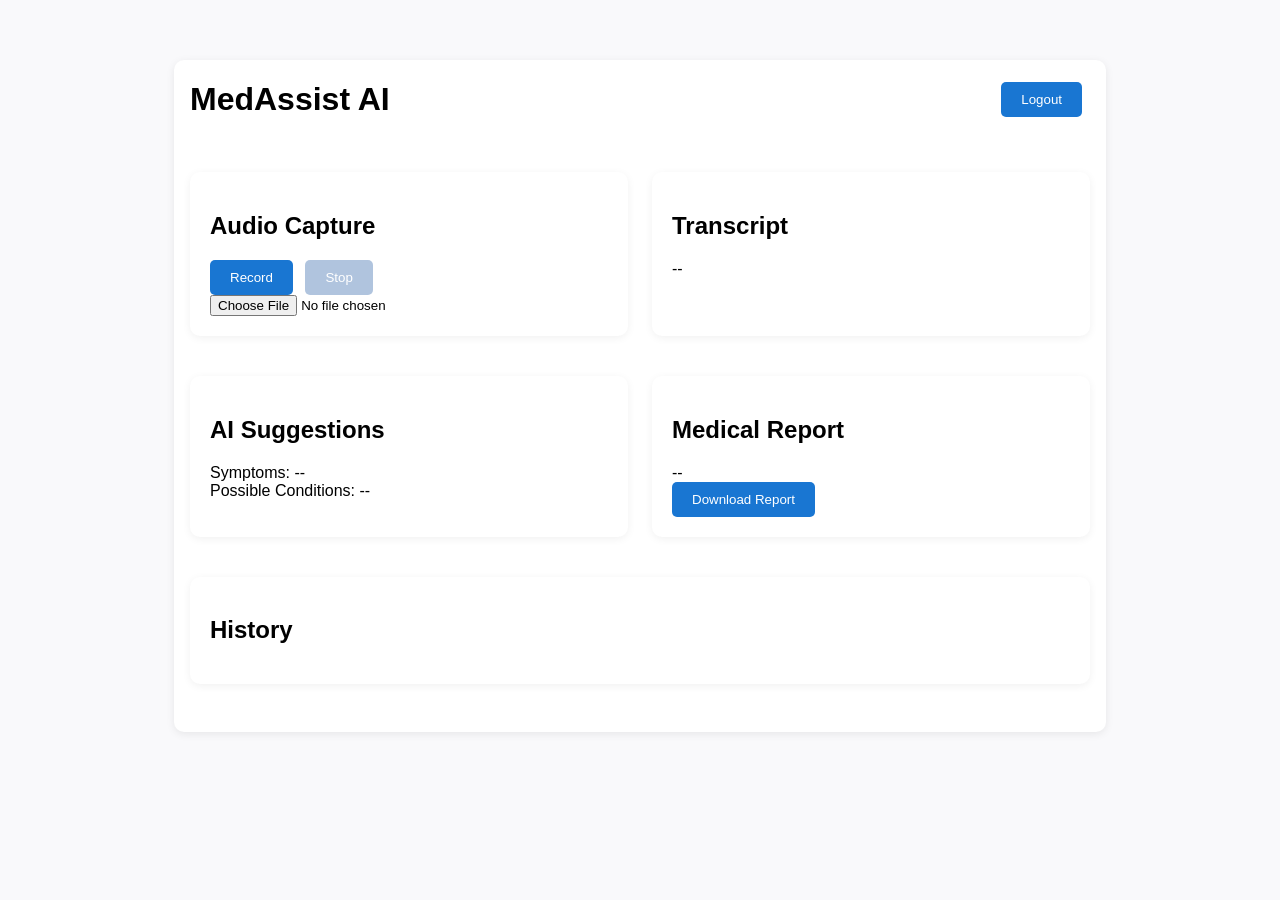
==== frontend/index.html @ 75cd7054 "initial commit" ====
<!DOCTYPE html>
<html lang="en">
<head>
    <meta charset="UTF-8">
    <meta name="viewport" content="width=device-width, initial-scale=1.0">
    <title>MedAssist AI - Dashboard</title>
    <link rel="stylesheet" href="styles.css">
</head>
<body>
    <div class="dashboard-container">
        <header>
            <h1>MedAssist AI</h1>
            <button id="logoutBtn">Logout</button>
        </header>
        <main>
            <section class="card audio-section">
                <h2>Audio Capture</h2>
                <button id="recordBtn">Record</button>
                <button id="stopBtn" disabled>Stop</button>
                <input type="file" id="audioUpload" accept="audio/*">
            </section>
            <section class="card transcript-section">
                <h2>Transcript</h2>
                <div id="transcriptText">--</div>
            </section>
            <section class="card ai-section">
                <h2>AI Suggestions</h2>
                <div id="aiSymptoms">Symptoms: --</div>
                <div id="aiDiagnosis">Possible Conditions: --</div>
            </section>
            <section class="card report-section">
                <h2>Medical Report</h2>
                <div id="reportText">--</div>
                <button id="downloadReportBtn">Download Report</button>
            </section>
            <section class="card history-section">
                <h2>History</h2>
                <ul id="historyList"></ul>
            </section>
        </main>
    </div>
    <script src="script.js"></script>
</body>
</html>
---- frontend/styles.css ----
/* styles.css - MedAssist AI */
body {
    background: #f9f9fb;
    font-family: 'Segoe UI', Arial, sans-serif;
    margin: 0;
    padding: 0;
}
.login-card, .dashboard-container {
    max-width: 400px;
    margin: 60px auto;
    background: #fff;
    border-radius: 10px;
    box-shadow: 0 2px 8px rgba(0,0,0,0.08);
    padding: 32px 24px;
}
.login-card h2 {
    margin-bottom: 24px;
    color: #1976d2;
}
input[type="email"], input[type="password"] {
    width: 100%;
    padding: 10px;
    margin-bottom: 16px;
    border: 1px solid #ddd;
    border-radius: 5px;
}
button {
    background: #1976d2;
    color: #fff;
    border: none;
    padding: 10px 20px;
    border-radius: 5px;
    cursor: pointer;
    margin-right: 8px;
}
button:disabled {
    background: #b0c4de;
    cursor: not-allowed;
}
.error {
    color: #d32f2f;
    margin-top: 10px;
}
.dashboard-container {
    max-width: 900px;
    padding: 0 16px 32px 16px;
}
header {
    display: flex;
    justify-content: space-between;
    align-items: center;
    margin-bottom: 32px;
}
main {
    display: flex;
    flex-wrap: wrap;
    gap: 24px;
}
.card {
    background: #fff;
    border-radius: 10px;
    box-shadow: 0 2px 8px rgba(0,0,0,0.06);
    padding: 20px;
    flex: 1 1 250px;
    min-width: 250px;
    margin-bottom: 16px;
}
@media (max-width: 700px) {
    .dashboard-container {
        max-width: 100%;
        padding: 0 4px;
    }
    main {
        flex-direction: column;
        gap: 12px;
    }
}
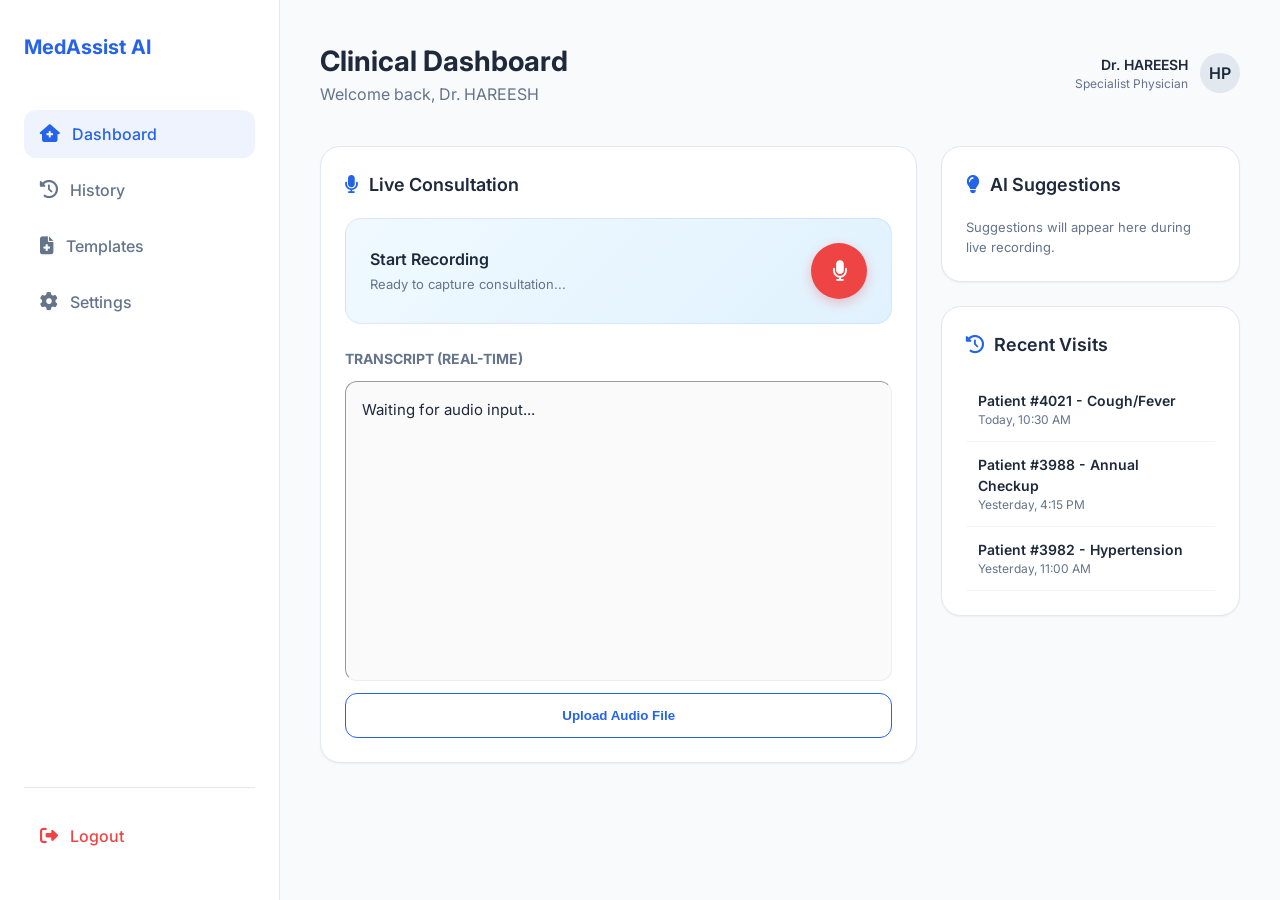
==== commit 4e21a823: "version 1.4.1" ====
--- a/frontend/index.html
+++ b/frontend/index.html
@@ -3,42 +3,342 @@
 <head>
     <meta charset="UTF-8">
     <meta name="viewport" content="width=device-width, initial-scale=1.0">
-    <title>MedAssist AI - Dashboard</title>
+    <title>Dashboard | MedAssist AI</title>
     <link rel="stylesheet" href="styles.css">
+    <link rel="stylesheet" href="https://cdnjs.cloudflare.com/ajax/libs/font-awesome/6.4.0/css/all.min.css">
+    <style>
+        /* Dashboard Specific Styles (to be moved to styles.css later) */
+        body {
+            background: #f8fafc;
+            display: block; /* Override flex from body */
+            align-items: initial;
+            justify-content: initial;
+        }
+
+        .dashboard-wrapper {
+            display: flex;
+            min-height: 100vh;
+        }
+
+        /* Sidebar */
+        .sidebar {
+            width: 280px;
+            background: white;
+            border-right: 1px solid var(--border);
+            padding: 32px 24px;
+            display: flex;
+            flex-direction: column;
+            position: fixed;
+            height: 100vh;
+        }
+
+        .main-content {
+            flex: 1;
+            margin-left: 280px;
+            padding: 40px;
+        }
+
+        .nav-item {
+            display: flex;
+            align-items: center;
+            padding: 12px 16px;
+            color: var(--text-muted);
+            text-decoration: none;
+            border-radius: 12px;
+            margin-bottom: 8px;
+            font-weight: 500;
+            transition: all 0.2s;
+        }
+
+        .nav-item.active {
+            background: rgba(37, 99, 235, 0.08);
+            color: var(--primary);
+        }
+
+        .nav-item i {
+            margin-right: 12px;
+            font-size: 18px;
+        }
+
+        /* Dashboard Header */
+        .header {
+            display: flex;
+            justify-content: space-between;
+            align-items: center;
+            margin-bottom: 40px;
+        }
+
+        .user-profile {
+            display: flex;
+            align-items: center;
+            gap: 12px;
+        }
+
+        .avatar {
+            width: 40px;
+            height: 40px;
+            background: #e2e8f0;
+            border-radius: 50%;
+            display: flex;
+            align-items: center;
+            justify-content: center;
+            font-weight: 600;
+        }
+
+        /* Main Grid */
+        .dashboard-grid {
+            display: grid;
+            grid-template-columns: 2fr 1fr;
+            gap: 24px;
+        }
+
+        .card {
+            background: white;
+            border: 1px solid var(--border);
+            border-radius: 20px;
+            padding: 24px;
+            box-shadow: var(--shadow-sm);
+        }
+
+        .card-title {
+            font-size: 18px;
+            font-weight: 600;
+            margin-bottom: 20px;
+            display: flex;
+            align-items: center;
+            gap: 10px;
+        }
+
+        .card-title i {
+            color: var(--primary);
+        }
+
+        /* Recording Controls */
+        .recording-box {
+            display: flex;
+            align-items: center;
+            justify-content: space-between;
+            background: var(--bg-gradient);
+            padding: 24px;
+            border-radius: 16px;
+            margin-bottom: 24px;
+            border: 1px solid rgba(37, 99, 235, 0.1);
+        }
+
+        .btn-record {
+            width: 56px;
+            height: 56px;
+            border-radius: 50%;
+            background: #ef4444;
+            color: white;
+            border: none;
+            cursor: pointer;
+            display: flex;
+            align-items: center;
+            justify-content: center;
+            font-size: 20px;
+            box-shadow: 0 4px 12px rgba(239, 68, 68, 0.3);
+            transition: all 0.3s;
+        }
+
+        .btn-record.recording {
+            animation: pulse 1.5s infinite;
+            background: #dc2626;
+        }
+
+        @keyframes pulse {
+            0% { box-shadow: 0 0 0 0 rgba(239, 68, 68, 0.4); }
+            70% { box-shadow: 0 0 0 15px rgba(239, 68, 68, 0); }
+            100% { box-shadow: 0 0 0 0 rgba(239, 68, 68, 0); }
+        }
+
+        /* Text Areas */
+        .transcript-area {
+            min-height: 300px;
+            background: #fafafa;
+            border-radius: 12px;
+            padding: 16px;
+            font-size: 15px;
+            color: var(--text-main);
+            border: 1px inset #eee;
+            margin-bottom: 12px;
+            max-height: 400px;
+            overflow-y: auto;
+        }
+
+        .suggestion-chip {
+            display: inline-block;
+            padding: 6px 12px;
+            background: #f1f5f9;
+            border-radius: 8px;
+            font-size: 13px;
+            margin: 0 8px 8px 0;
+            color: var(--primary);
+            font-weight: 500;
+        }
+
+        .report-preview {
+            background: white;
+            border: 1px solid #e2e8f0;
+            border-radius: 8px;
+            padding: 20px;
+            font-size: 14px;
+            white-space: pre-line;
+            font-family: inherit;
+        }
+
+        /* History List */
+        .history-list {
+            list-style: none;
+        }
+
+        .history-item {
+            padding: 12px;
+            border-bottom: 1px solid #f1f5f9;
+            cursor: pointer;
+            transition: background 0.2s;
+        }
+
+        .history-item:hover {
+            background: #f8fafc;
+        }
+
+        .history-date {
+            font-size: 12px;
+            color: var(--text-muted);
+        }
+
+        .history-title {
+            font-size: 14px;
+            font-weight: 600;
+        }
+    </style>
 </head>
 <body>
-    <div class="dashboard-container">
-        <header>
-            <h1>MedAssist AI</h1>
-            <button id="logoutBtn">Logout</button>
-        </header>
-        <main>
-            <section class="card audio-section">
-                <h2>Audio Capture</h2>
-                <button id="recordBtn">Record</button>
-                <button id="stopBtn" disabled>Stop</button>
-                <input type="file" id="audioUpload" accept="audio/*">
-            </section>
-            <section class="card transcript-section">
-                <h2>Transcript</h2>
-                <div id="transcriptText">--</div>
-            </section>
-            <section class="card ai-section">
-                <h2>AI Suggestions</h2>
-                <div id="aiSymptoms">Symptoms: --</div>
-                <div id="aiDiagnosis">Possible Conditions: --</div>
-            </section>
-            <section class="card report-section">
-                <h2>Medical Report</h2>
-                <div id="reportText">--</div>
-                <button id="downloadReportBtn">Download Report</button>
-            </section>
-            <section class="card history-section">
-                <h2>History</h2>
-                <ul id="historyList"></ul>
-            </section>
+    <div class="dashboard-wrapper">
+        <!-- Sidebar -->
+        <aside class="sidebar">
+            <div class="logo-section" style="margin-bottom: 48px; text-align: left;">
+                <h2 class="app-name" style="font-size: 20px;">MedAssist AI</h2>
+            </div>
+
+            <nav>
+                <a href="#" class="nav-item active">
+                    <i class="fa-solid fa-house-medical"></i> Dashboard
+                </a>
+                <a href="#" class="nav-item">
+                    <i class="fa-solid fa-clock-rotate-left"></i> History
+                </a>
+                <a href="#" class="nav-item">
+                    <i class="fa-solid fa-file-medical"></i> Templates
+                </a>
+                <a href="#" class="nav-item">
+                    <i class="fa-solid fa-gear"></i> Settings
+                </a>
+            </nav>
+
+            <div style="margin-top: auto; padding-top: 24px; border-top: 1px solid var(--border);">
+                <a href="login.html" class="nav-item" style="color: #ef4444;">
+                    <i class="fa-solid fa-right-from-bracket"></i> Logout
+                </a>
+            </div>
+        </aside>
+
+        <!-- Main Content -->
+        <main class="main-content">
+            <header class="header">
+                <div>
+                    <h1 style="font-size: 28px; font-weight: 700;">Clinical Dashboard</h1>
+                    <p style="color: var(--text-muted);">Welcome back, Dr. HAREESH</p>
+                </div>
+                <div class="user-profile">
+                    <div style="text-align: right;">
+                        <p style="font-weight: 600; font-size: 14px;">Dr. HAREESH</p>
+                        <p style="font-size: 12px; color: var(--text-muted);">Specialist Physician</p>
+                    </div>
+                    <div class="avatar">HP</div>
+                </div>
+            </header>
+
+            <div class="dashboard-grid">
+                <!-- Left Column -->
+                <div class="left-col">
+                    <!-- Audio Recording Section -->
+                    <div class="card" style="margin-bottom: 24px;">
+                        <h2 class="card-title"><i class="fa-solid fa-microphone"></i> Live Consultation</h2>
+                        <div class="recording-box">
+                            <div id="recordingStatus">
+                                <p style="font-weight: 600; margin-bottom: 4px;">Start Recording</p>
+                                <p style="font-size: 13px; color: var(--text-muted);">Ready to capture consultation...</p>
+                            </div>
+                            <button id="recordBtn" class="btn-record">
+                                <i class="fa-solid fa-microphone"></i>
+                            </button>
+                        </div>
+
+                        <h3 style="font-size: 14px; color: var(--text-muted); margin-bottom: 12px;">TRANSCRIPT (REAL-TIME)</h3>
+                        <div id="transcript" class="transcript-area">
+                            Waiting for audio input...
+                        </div>
+                        
+                        <div style="display: flex; gap: 12px;">
+                            <button id="processBtn" class="login-btn" style="flex: 1; display: none;">
+                                Generate AI Report
+                            </button>
+                            <input type="file" id="audioUpload" style="display: none;">
+                            <button onclick="document.getElementById('audioUpload').click()" class="login-btn" style="flex: 1; background: white; color: var(--primary); border: 1.5px solid var(--primary);">
+                                Upload Audio File
+                            </button>
+                        </div>
+                    </div>
+
+                    <!-- AI Report Section -->
+                    <div id="reportSection" class="card" style="display: none;">
+                        <h2 class="card-title">
+                            <i class="fa-solid fa-file-medical"></i> Structured Medical Report
+                            <button onclick="window.print()" style="margin-left: auto; background: none; border: none; color: var(--primary); cursor: pointer;">
+                                <i class="fa-solid fa-download"></i>
+                            </button>
+                        </h2>
+                        <div id="reportContent" class="report-preview">
+                            Processing consultation...
+                        </div>
+                    </div>
+                </div>
+
+                <!-- Right Column -->
+                <div class="right-col">
+                    <!-- AI Suggestions -->
+                    <div class="card" style="margin-bottom: 24px;">
+                        <h2 class="card-title"><i class="fa-solid fa-lightbulb"></i> AI Suggestions</h2>
+                        <div id="aiSuggestions">
+                            <p style="font-size: 13px; color: var(--text-muted);">Suggestions will appear here during live recording.</p>
+                        </div>
+                    </div>
+
+                    <!-- History -->
+                    <div class="card">
+                        <h2 class="card-title"><i class="fa-solid fa-clock-rotate-left"></i> Recent Visits</h2>
+                        <ul class="history-list" id="historyList">
+                            <li class="history-item">
+                                <p class="history-title">Patient #4021 - Cough/Fever</p>
+                                <p class="history-date">Today, 10:30 AM</p>
+                            </li>
+                            <li class="history-item">
+                                <p class="history-title">Patient #3988 - Annual Checkup</p>
+                                <p class="history-date">Yesterday, 4:15 PM</p>
+                            </li>
+                            <li class="history-item">
+                                <p class="history-title">Patient #3982 - Hypertension</p>
+                                <p class="history-date">Yesterday, 11:00 AM</p>
+                            </li>
+                        </ul>
+                    </div>
+                </div>
+            </div>
         </main>
     </div>
+
     <script src="script.js"></script>
 </body>
 </html>
--- a/frontend/styles.css
+++ b/frontend/styles.css
@@ -1,77 +1,249 @@
-/* styles.css - MedAssist AI */
-body {
-    background: #f9f9fb;
-    font-family: 'Segoe UI', Arial, sans-serif;
+@import url('https://fonts.googleapis.com/css2?family=Inter:wght@300;400;500;600;700&display=swap');
+
+:root {
+    --primary: #2563eb;
+    --primary-hover: #1d4ed8;
+    --accent: #06b6d4;
+    --bg-gradient: linear-gradient(135deg, #f0f9ff 0%, #e0f2fe 100%);
+    --card-bg: rgba(255, 255, 255, 0.85);
+    --text-main: #1e293b;
+    --text-muted: #64748b;
+    --border: #e2e8f0;
+    --shadow-sm: 0 1px 2px 0 rgb(0 0 0 / 0.05);
+    --shadow-md: 0 4px 6px -1px rgb(0 0 0 / 0.1), 0 2px 4px -2px rgb(0 0 0 / 0.1);
+    --shadow-lg: 0 10px 15px -3px rgb(0 0 0 / 0.1), 0 4px 6px -4px rgb(0 0 0 / 0.1);
+    --shadow-xl: 0 20px 25px -5px rgb(0 0 0 / 0.1), 0 8px 10px -6px rgb(0 0 0 / 0.1);
+}
+
+* {
     margin: 0;
     padding: 0;
-}
-.login-card, .dashboard-container {
-    max-width: 400px;
-    margin: 60px auto;
-    background: #fff;
-    border-radius: 10px;
-    box-shadow: 0 2px 8px rgba(0,0,0,0.08);
+    box-sizing: border-box;
+}
+
+body {
+    font-family: 'Inter', sans-serif;
+    color: var(--text-main);
+    line-height: 1.5;
+    background: #f8fafc;
+}
+
+/* Authentication Page */
+.auth-page {
+    background: url('medassist_login_bg_1776790889666.png') no-repeat center center fixed;
+    background-size: cover;
+    min-height: 100vh;
+    display: flex;
+    align-items: center;
+    justify-content: center;
+}
+
+.auth-page::before {
+    content: '';
+    position: absolute;
+    top: 0;
+    left: 0;
+    right: 0;
+    bottom: 0;
+    background: radial-gradient(circle at 50% 50%, rgba(255, 255, 255, 0.1) 0%, rgba(37, 99, 235, 0.1) 100%);
+    backdrop-filter: blur(4px);
+}
+
+.login-container {
+    width: 100%;
+    max-width: 440px;
+    padding: 20px;
+    z-index: 10;
+}
+
+.login-card {
+    background: var(--card-bg);
+    backdrop-filter: blur(12px);
+    border: 1px solid rgba(255,255,255,0.3);
+    border-radius: 24px;
+    padding: 48px 40px;
+    box-shadow: var(--shadow-xl);
+    text-align: center;
+}
+
+/* Dashboard Layout */
+.dashboard-wrapper {
+    display: flex;
+    min-height: 100vh;
+}
+
+.sidebar {
+    width: 280px;
+    background: white;
+    border-right: 1px solid var(--border);
     padding: 32px 24px;
-}
-.login-card h2 {
-    margin-bottom: 24px;
-    color: #1976d2;
-}
-input[type="email"], input[type="password"] {
+    display: flex;
+    flex-direction: column;
+    position: fixed;
+    height: 100vh;
+    z-index: 50;
+}
+
+.main-content {
+    flex: 1;
+    margin-left: 280px;
+    padding: 40px;
+}
+
+.nav-item {
+    display: flex;
+    align-items: center;
+    padding: 12px 16px;
+    color: var(--text-muted);
+    text-decoration: none;
+    border-radius: 12px;
+    margin-bottom: 8px;
+    font-weight: 500;
+    transition: all 0.2s;
+}
+
+.nav-item.active {
+    background: rgba(37, 99, 235, 0.08);
+    color: var(--primary);
+}
+
+.nav-item:hover:not(.active) {
+    background: #f1f5f9;
+}
+
+/* Cards & Grid */
+.dashboard-grid {
+    display: grid;
+    grid-template-columns: 2fr 1fr;
+    gap: 24px;
+}
+
+.card {
+    background: white;
+    border: 1px solid var(--border);
+    border-radius: 20px;
+    padding: 24px;
+    box-shadow: var(--shadow-sm);
+    transition: transform 0.2s;
+}
+
+.card-title {
+    font-size: 18px;
+    font-weight: 600;
+    margin-bottom: 20px;
+    display: flex;
+    align-items: center;
+    gap: 10px;
+}
+
+/* Components */
+.logo-icon {
+    width: 64px;
+    height: 64px;
+    background: linear-gradient(135deg, var(--primary), var(--accent));
+    border-radius: 16px;
+    display: flex;
+    align-items: center;
+    justify-content: center;
+    margin-bottom: 16px;
+}
+
+.app-name {
+    font-weight: 700;
+    color: var(--primary);
+}
+
+.btn-record {
+    width: 56px;
+    height: 56px;
+    border-radius: 50%;
+    background: #ef4444;
+    color: white;
+    border: none;
+    cursor: pointer;
+    display: flex;
+    align-items: center;
+    justify-content: center;
+    font-size: 20px;
+    box-shadow: 0 4px 12px rgba(239, 68, 68, 0.3);
+    transition: all 0.3s;
+}
+
+.btn-record.recording {
+    animation: pulse 1.5s infinite;
+}
+
+@keyframes pulse {
+    0% { box-shadow: 0 0 0 0 rgba(239, 68, 68, 0.4); }
+    70% { box-shadow: 0 0 0 15px rgba(239, 68, 68, 0); }
+    100% { box-shadow: 0 0 0 0 rgba(239, 68, 68, 0); }
+}
+
+.transcript-area {
+    min-height: 200px;
+    background: #f1f5f9;
+    border-radius: 12px;
+    padding: 16px;
+    font-size: 15px;
+    line-height: 1.6;
+    margin-bottom: 16px;
+}
+
+.login-btn {
     width: 100%;
-    padding: 10px;
-    margin-bottom: 16px;
-    border: 1px solid #ddd;
-    border-radius: 5px;
-}
-button {
-    background: #1976d2;
-    color: #fff;
+    padding: 14px;
+    background: var(--primary);
+    color: white;
     border: none;
-    padding: 10px 20px;
-    border-radius: 5px;
+    border-radius: 12px;
+    font-weight: 600;
     cursor: pointer;
-    margin-right: 8px;
-}
-button:disabled {
-    background: #b0c4de;
-    cursor: not-allowed;
-}
-.error {
-    color: #d32f2f;
-    margin-top: 10px;
-}
-.dashboard-container {
-    max-width: 900px;
-    padding: 0 16px 32px 16px;
-}
-header {
-    display: flex;
-    justify-content: space-between;
-    align-items: center;
-    margin-bottom: 32px;
-}
-main {
-    display: flex;
-    flex-wrap: wrap;
-    gap: 24px;
-}
-.card {
-    background: #fff;
-    border-radius: 10px;
-    box-shadow: 0 2px 8px rgba(0,0,0,0.06);
-    padding: 20px;
-    flex: 1 1 250px;
-    min-width: 250px;
-    margin-bottom: 16px;
-}
-@media (max-width: 700px) {
-    .dashboard-container {
-        max-width: 100%;
-        padding: 0 4px;
-    }
-    main {
-        flex-direction: column;
-        gap: 12px;
-    }
-}
+    transition: all 0.2s;
+}
+
+.login-btn:hover {
+    background: var(--primary-hover);
+}
+
+.suggestion-chip {
+    display: inline-block;
+    padding: 6px 12px;
+    background: rgba(37, 99, 235, 0.08);
+    border: 1px solid rgba(37, 99, 235, 0.1);
+    border-radius: 8px;
+    font-size: 13px;
+    margin: 0 8px 8px 0;
+    color: var(--primary);
+    font-weight: 500;
+}
+
+.report-preview {
+    font-family: inherit;
+    line-height: 1.8;
+}
+
+.history-item {
+    padding: 16px;
+    border-bottom: 1px solid #f1f5f9;
+    cursor: pointer;
+}
+
+.history-item:hover {
+    background: #f8fafc;
+}
+
+@media (max-width: 1024px) {
+    .dashboard-grid {
+        grid-template-columns: 1fr;
+    }
+    .sidebar {
+        width: 80px;
+        padding: 20px 10px;
+    }
+    .sidebar .nav-item span, .app-name, .app-tagline {
+        display: none;
+    }
+    .main-content {
+        margin-left: 80px;
+    }
+}
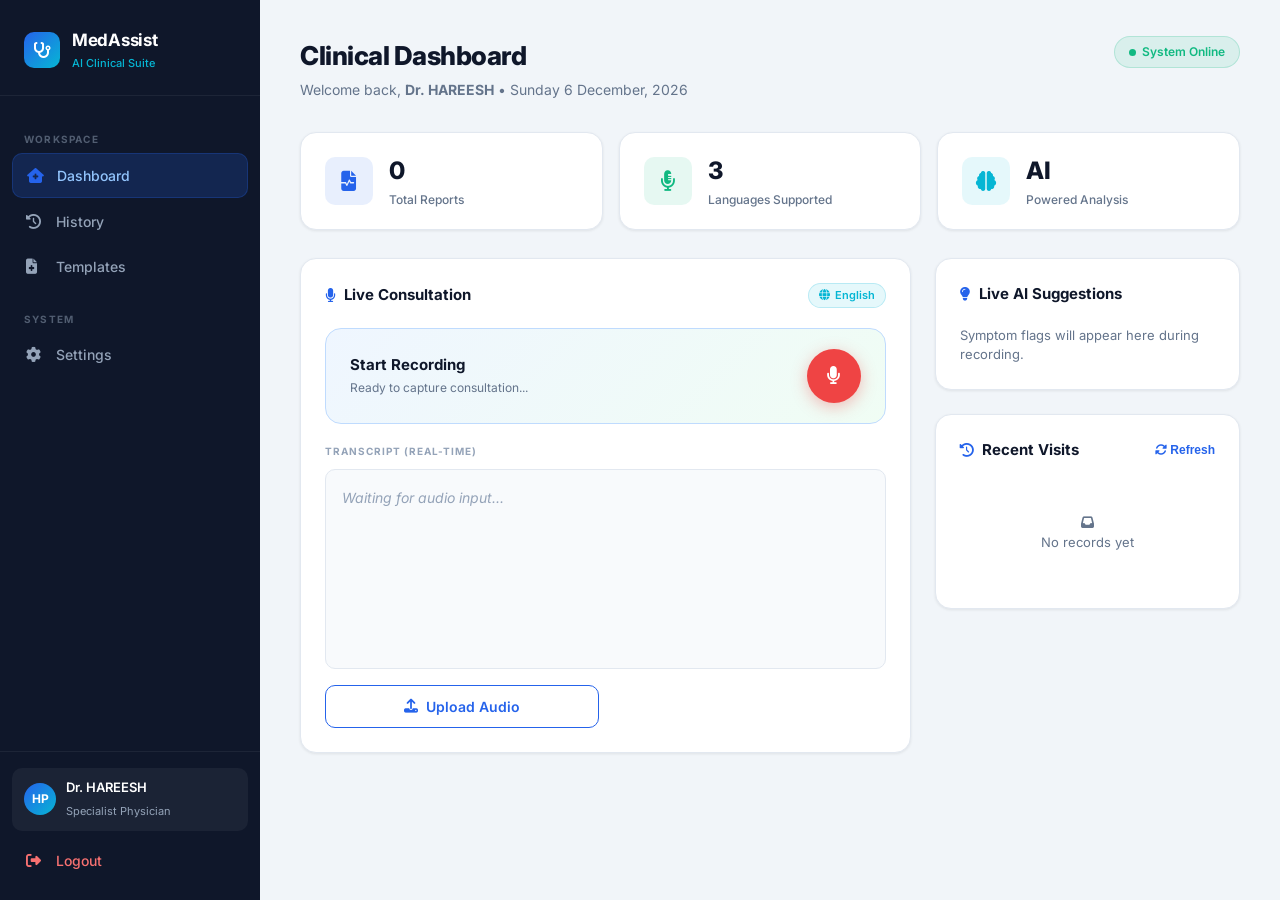
==== commit a9b31dee: "1.4.3" ====
--- a/frontend/index.html
+++ b/frontend/index.html
@@ -4,341 +4,173 @@
     <meta charset="UTF-8">
     <meta name="viewport" content="width=device-width, initial-scale=1.0">
     <title>Dashboard | MedAssist AI</title>
+    <meta name="description" content="MedAssist AI clinical dashboard – record consultations, get AI reports and manage patient history.">
     <link rel="stylesheet" href="styles.css">
     <link rel="stylesheet" href="https://cdnjs.cloudflare.com/ajax/libs/font-awesome/6.4.0/css/all.min.css">
-    <style>
-        /* Dashboard Specific Styles (to be moved to styles.css later) */
-        body {
-            background: #f8fafc;
-            display: block; /* Override flex from body */
-            align-items: initial;
-            justify-content: initial;
-        }
-
-        .dashboard-wrapper {
-            display: flex;
-            min-height: 100vh;
-        }
-
-        /* Sidebar */
-        .sidebar {
-            width: 280px;
-            background: white;
-            border-right: 1px solid var(--border);
-            padding: 32px 24px;
-            display: flex;
-            flex-direction: column;
-            position: fixed;
-            height: 100vh;
-        }
-
-        .main-content {
-            flex: 1;
-            margin-left: 280px;
-            padding: 40px;
-        }
-
-        .nav-item {
-            display: flex;
-            align-items: center;
-            padding: 12px 16px;
-            color: var(--text-muted);
-            text-decoration: none;
-            border-radius: 12px;
-            margin-bottom: 8px;
-            font-weight: 500;
-            transition: all 0.2s;
-        }
-
-        .nav-item.active {
-            background: rgba(37, 99, 235, 0.08);
-            color: var(--primary);
-        }
-
-        .nav-item i {
-            margin-right: 12px;
-            font-size: 18px;
-        }
-
-        /* Dashboard Header */
-        .header {
-            display: flex;
-            justify-content: space-between;
-            align-items: center;
-            margin-bottom: 40px;
-        }
-
-        .user-profile {
-            display: flex;
-            align-items: center;
-            gap: 12px;
-        }
-
-        .avatar {
-            width: 40px;
-            height: 40px;
-            background: #e2e8f0;
-            border-radius: 50%;
-            display: flex;
-            align-items: center;
-            justify-content: center;
-            font-weight: 600;
-        }
-
-        /* Main Grid */
-        .dashboard-grid {
-            display: grid;
-            grid-template-columns: 2fr 1fr;
-            gap: 24px;
-        }
-
-        .card {
-            background: white;
-            border: 1px solid var(--border);
-            border-radius: 20px;
-            padding: 24px;
-            box-shadow: var(--shadow-sm);
-        }
-
-        .card-title {
-            font-size: 18px;
-            font-weight: 600;
-            margin-bottom: 20px;
-            display: flex;
-            align-items: center;
-            gap: 10px;
-        }
-
-        .card-title i {
-            color: var(--primary);
-        }
-
-        /* Recording Controls */
-        .recording-box {
-            display: flex;
-            align-items: center;
-            justify-content: space-between;
-            background: var(--bg-gradient);
-            padding: 24px;
-            border-radius: 16px;
-            margin-bottom: 24px;
-            border: 1px solid rgba(37, 99, 235, 0.1);
-        }
-
-        .btn-record {
-            width: 56px;
-            height: 56px;
-            border-radius: 50%;
-            background: #ef4444;
-            color: white;
-            border: none;
-            cursor: pointer;
-            display: flex;
-            align-items: center;
-            justify-content: center;
-            font-size: 20px;
-            box-shadow: 0 4px 12px rgba(239, 68, 68, 0.3);
-            transition: all 0.3s;
-        }
-
-        .btn-record.recording {
-            animation: pulse 1.5s infinite;
-            background: #dc2626;
-        }
-
-        @keyframes pulse {
-            0% { box-shadow: 0 0 0 0 rgba(239, 68, 68, 0.4); }
-            70% { box-shadow: 0 0 0 15px rgba(239, 68, 68, 0); }
-            100% { box-shadow: 0 0 0 0 rgba(239, 68, 68, 0); }
-        }
-
-        /* Text Areas */
-        .transcript-area {
-            min-height: 300px;
-            background: #fafafa;
-            border-radius: 12px;
-            padding: 16px;
-            font-size: 15px;
-            color: var(--text-main);
-            border: 1px inset #eee;
-            margin-bottom: 12px;
-            max-height: 400px;
-            overflow-y: auto;
-        }
-
-        .suggestion-chip {
-            display: inline-block;
-            padding: 6px 12px;
-            background: #f1f5f9;
-            border-radius: 8px;
-            font-size: 13px;
-            margin: 0 8px 8px 0;
-            color: var(--primary);
-            font-weight: 500;
-        }
-
-        .report-preview {
-            background: white;
-            border: 1px solid #e2e8f0;
-            border-radius: 8px;
-            padding: 20px;
-            font-size: 14px;
-            white-space: pre-line;
-            font-family: inherit;
-        }
-
-        /* History List */
-        .history-list {
-            list-style: none;
-        }
-
-        .history-item {
-            padding: 12px;
-            border-bottom: 1px solid #f1f5f9;
-            cursor: pointer;
-            transition: background 0.2s;
-        }
-
-        .history-item:hover {
-            background: #f8fafc;
-        }
-
-        .history-date {
-            font-size: 12px;
-            color: var(--text-muted);
-        }
-
-        .history-title {
-            font-size: 14px;
-            font-weight: 600;
-        }
-    </style>
 </head>
 <body>
-    <div class="dashboard-wrapper">
-        <!-- Sidebar -->
-        <aside class="sidebar">
-            <div class="logo-section" style="margin-bottom: 48px; text-align: left;">
-                <h2 class="app-name" style="font-size: 20px;">MedAssist AI</h2>
+<div class="dashboard-wrapper">
+
+    <!-- ── Sidebar ── -->
+    <aside class="sidebar">
+        <div class="sidebar-brand">
+            <div class="sidebar-logo"><i class="fa-solid fa-stethoscope"></i></div>
+            <div>
+                <h2>MedAssist</h2>
+                <span>AI Clinical Suite</span>
             </div>
+        </div>
 
-            <nav>
-                <a href="#" class="nav-item active">
-                    <i class="fa-solid fa-house-medical"></i> Dashboard
-                </a>
-                <a href="#" class="nav-item">
-                    <i class="fa-solid fa-clock-rotate-left"></i> History
-                </a>
-                <a href="#" class="nav-item">
-                    <i class="fa-solid fa-file-medical"></i> Templates
-                </a>
-                <a href="#" class="nav-item">
-                    <i class="fa-solid fa-gear"></i> Settings
-                </a>
-            </nav>
+        <nav class="sidebar-nav">
+            <p class="nav-section-label">Workspace</p>
+            <a href="#" class="nav-item active" id="nav-dashboard">
+                <i class="fa-solid fa-house-medical"></i><span>Dashboard</span>
+            </a>
+            <a href="#" class="nav-item" id="nav-history">
+                <i class="fa-solid fa-clock-rotate-left"></i><span>History</span>
+            </a>
+            <a href="#" class="nav-item" id="nav-templates">
+                <i class="fa-solid fa-file-medical"></i><span>Templates</span>
+            </a>
 
-            <div style="margin-top: auto; padding-top: 24px; border-top: 1px solid var(--border);">
-                <a href="login.html" class="nav-item" style="color: #ef4444;">
-                    <i class="fa-solid fa-right-from-bracket"></i> Logout
-                </a>
+            <p class="nav-section-label" style="margin-top:16px;">System</p>
+            <a href="#" class="nav-item" id="nav-settings">
+                <i class="fa-solid fa-gear"></i><span>Settings</span>
+            </a>
+        </nav>
+
+        <div class="sidebar-footer">
+            <div class="doctor-pill">
+                <div class="doctor-avatar" id="sidebarAvatar">HP</div>
+                <div class="doctor-info">
+                    <p id="sidebarName">Dr. HAREESH</p>
+                    <span>Specialist Physician</span>
+                </div>
             </div>
-        </aside>
+            <a href="login.html" class="nav-item" style="color:#f87171;" id="logoutBtn">
+                <i class="fa-solid fa-right-from-bracket"></i><span>Logout</span>
+            </a>
+        </div>
+    </aside>
 
-        <!-- Main Content -->
-        <main class="main-content">
-            <header class="header">
+    <!-- ── Main Content ── -->
+    <main class="main-content">
+
+        <!-- Header -->
+        <header class="page-header">
+            <div>
+                <h1>Clinical Dashboard</h1>
+                <p>Welcome back, <strong id="headerName">Dr. HAREESH</strong> &bull; <span id="todayDate"></span></p>
+            </div>
+            <div class="header-actions">
+                <div class="status-badge">
+                    <span class="status-dot"></span> System Online
+                </div>
+            </div>
+        </header>
+
+        <!-- Stats -->
+        <div class="stats-row">
+            <div class="stat-card">
+                <div class="stat-icon blue"><i class="fa-solid fa-file-waveform"></i></div>
                 <div>
-                    <h1 style="font-size: 28px; font-weight: 700;">Clinical Dashboard</h1>
-                    <p style="color: var(--text-muted);">Welcome back, Dr. HAREESH</p>
+                    <div class="stat-value" id="statConsultations">0</div>
+                    <div class="stat-label">Total Reports</div>
                 </div>
-                <div class="user-profile">
-                    <div style="text-align: right;">
-                        <p style="font-weight: 600; font-size: 14px;">Dr. HAREESH</p>
-                        <p style="font-size: 12px; color: var(--text-muted);">Specialist Physician</p>
-                    </div>
-                    <div class="avatar">HP</div>
+            </div>
+            <div class="stat-card">
+                <div class="stat-icon green"><i class="fa-solid fa-microphone-lines"></i></div>
+                <div>
+                    <div class="stat-value" id="statLanguages">3</div>
+                    <div class="stat-label">Languages Supported</div>
                 </div>
-            </header>
+            </div>
+            <div class="stat-card">
+                <div class="stat-icon cyan"><i class="fa-solid fa-brain"></i></div>
+                <div>
+                    <div class="stat-value">AI</div>
+                    <div class="stat-label">Powered Analysis</div>
+                </div>
+            </div>
+        </div>
 
-            <div class="dashboard-grid">
-                <!-- Left Column -->
-                <div class="left-col">
-                    <!-- Audio Recording Section -->
-                    <div class="card" style="margin-bottom: 24px;">
+        <!-- Grid -->
+        <div class="dashboard-grid">
+
+            <!-- Left Column -->
+            <div>
+                <!-- Live Consultation Card -->
+                <div class="card" style="margin-bottom:24px;">
+                    <div class="card-header">
                         <h2 class="card-title"><i class="fa-solid fa-microphone"></i> Live Consultation</h2>
-                        <div class="recording-box">
-                            <div id="recordingStatus">
-                                <p style="font-weight: 600; margin-bottom: 4px;">Start Recording</p>
-                                <p style="font-size: 13px; color: var(--text-muted);">Ready to capture consultation...</p>
-                            </div>
-                            <button id="recordBtn" class="btn-record">
-                                <i class="fa-solid fa-microphone"></i>
-                            </button>
-                        </div>
-
-                        <h3 style="font-size: 14px; color: var(--text-muted); margin-bottom: 12px;">TRANSCRIPT (REAL-TIME)</h3>
-                        <div id="transcript" class="transcript-area">
-                            Waiting for audio input...
-                        </div>
-                        
-                        <div style="display: flex; gap: 12px;">
-                            <button id="processBtn" class="login-btn" style="flex: 1; display: none;">
-                                Generate AI Report
-                            </button>
-                            <input type="file" id="audioUpload" style="display: none;">
-                            <button onclick="document.getElementById('audioUpload').click()" class="login-btn" style="flex: 1; background: white; color: var(--primary); border: 1.5px solid var(--primary);">
-                                Upload Audio File
-                            </button>
-                        </div>
+                        <span class="lang-badge" id="langBadge"><i class="fa-solid fa-globe"></i> English</span>
                     </div>
 
-                    <!-- AI Report Section -->
-                    <div id="reportSection" class="card" style="display: none;">
-                        <h2 class="card-title">
-                            <i class="fa-solid fa-file-medical"></i> Structured Medical Report
-                            <button onclick="window.print()" style="margin-left: auto; background: none; border: none; color: var(--primary); cursor: pointer;">
-                                <i class="fa-solid fa-download"></i>
-                            </button>
-                        </h2>
-                        <div id="reportContent" class="report-preview">
-                            Processing consultation...
+                    <div class="recording-box" id="recordingBox">
+                        <div class="recording-info">
+                            <p id="recordTitle">Start Recording</p>
+                            <p id="recordSubtitle">Ready to capture consultation...</p>
                         </div>
+                        <button id="recordBtn" class="btn-record" title="Toggle recording">
+                            <i class="fa-solid fa-microphone" id="recordIcon"></i>
+                        </button>
+                    </div>
+
+                    <p class="transcript-label">Transcript (Real-time)</p>
+                    <div id="transcript" class="transcript-area">
+                        <span style="color:var(--text-light); font-style:italic;">Waiting for audio input...</span>
+                    </div>
+
+                    <div class="btn-row">
+                        <button id="processBtn" class="btn-primary" style="display:none;">
+                            <i class="fa-solid fa-wand-magic-sparkles"></i> Generate AI Report
+                        </button>
+                        <input type="file" id="audioUpload" accept="audio/*" style="display:none;">
+                        <button id="uploadTriggerBtn" class="btn-outline" onclick="document.getElementById('audioUpload').click()">
+                            <i class="fa-solid fa-upload"></i> Upload Audio
+                        </button>
                     </div>
                 </div>
 
-                <!-- Right Column -->
-                <div class="right-col">
-                    <!-- AI Suggestions -->
-                    <div class="card" style="margin-bottom: 24px;">
-                        <h2 class="card-title"><i class="fa-solid fa-lightbulb"></i> AI Suggestions</h2>
-                        <div id="aiSuggestions">
-                            <p style="font-size: 13px; color: var(--text-muted);">Suggestions will appear here during live recording.</p>
-                        </div>
+                <!-- AI Report Card -->
+                <div id="reportSection" class="card" style="display:none;">
+                    <div class="card-header">
+                        <h2 class="card-title"><i class="fa-solid fa-file-medical"></i> Structured Medical Report</h2>
+                        <span id="reportTimestamp" style="font-size:12px; color:var(--text-muted);"></span>
                     </div>
+                    <div id="reportContent"></div>
+                </div>
+            </div>
 
-                    <!-- History -->
-                    <div class="card">
-                        <h2 class="card-title"><i class="fa-solid fa-clock-rotate-left"></i> Recent Visits</h2>
-                        <ul class="history-list" id="historyList">
-                            <li class="history-item">
-                                <p class="history-title">Patient #4021 - Cough/Fever</p>
-                                <p class="history-date">Today, 10:30 AM</p>
-                            </li>
-                            <li class="history-item">
-                                <p class="history-title">Patient #3988 - Annual Checkup</p>
-                                <p class="history-date">Yesterday, 4:15 PM</p>
-                            </li>
-                            <li class="history-item">
-                                <p class="history-title">Patient #3982 - Hypertension</p>
-                                <p class="history-date">Yesterday, 11:00 AM</p>
-                            </li>
-                        </ul>
+            <!-- Right Column -->
+            <div>
+                <!-- AI Suggestions -->
+                <div class="card" style="margin-bottom:24px;">
+                    <div class="card-header">
+                        <h2 class="card-title"><i class="fa-solid fa-lightbulb"></i> Live AI Suggestions</h2>
+                    </div>
+                    <div id="aiSuggestions">
+                        <p style="font-size:13px; color:var(--text-muted);">Symptom flags will appear here during recording.</p>
                     </div>
                 </div>
+
+                <!-- History -->
+                <div class="card">
+                    <div class="card-header">
+                        <h2 class="card-title"><i class="fa-solid fa-clock-rotate-left"></i> Recent Visits</h2>
+                        <button onclick="loadHistory()" style="background:none;border:none;color:var(--primary);cursor:pointer;font-size:12px;font-weight:600;">
+                            <i class="fa-solid fa-rotate"></i> Refresh
+                        </button>
+                    </div>
+                    <ul class="history-list" id="historyList">
+                        <li class="history-empty"><i class="fa-solid fa-inbox"></i><br>No records yet</li>
+                    </ul>
+                </div>
             </div>
-        </main>
-    </div>
+        </div>
+    </main>
+</div>
 
-    <script src="script.js"></script>
+<script src="script.js"></script>
 </body>
 </html>
--- a/frontend/styles.css
+++ b/frontend/styles.css
@@ -1,21 +1,41 @@
-@import url('https://fonts.googleapis.com/css2?family=Inter:wght@300;400;500;600;700&display=swap');
+@import url('https://fonts.googleapis.com/css2?family=Inter:wght@300;400;500;600;700;800&display=swap');
 
 :root {
     --primary: #2563eb;
     --primary-hover: #1d4ed8;
+    --primary-light: rgba(37, 99, 235, 0.1);
     --accent: #06b6d4;
-    --bg-gradient: linear-gradient(135deg, #f0f9ff 0%, #e0f2fe 100%);
-    --card-bg: rgba(255, 255, 255, 0.85);
-    --text-main: #1e293b;
+    --success: #10b981;
+    --danger: #ef4444;
+    --warning: #f59e0b;
+
+    /* Sidebar */
+    --sidebar-bg: #0f172a;
+    --sidebar-width: 260px;
+    --sidebar-text: #94a3b8;
+    --sidebar-active: #2563eb;
+    --sidebar-hover: rgba(255,255,255,0.06);
+
+    /* Content */
+    --bg: #f1f5f9;
+    --card-bg: #ffffff;
+    --border: #e2e8f0;
+    --text-main: #0f172a;
     --text-muted: #64748b;
-    --border: #e2e8f0;
-    --shadow-sm: 0 1px 2px 0 rgb(0 0 0 / 0.05);
-    --shadow-md: 0 4px 6px -1px rgb(0 0 0 / 0.1), 0 2px 4px -2px rgb(0 0 0 / 0.1);
-    --shadow-lg: 0 10px 15px -3px rgb(0 0 0 / 0.1), 0 4px 6px -4px rgb(0 0 0 / 0.1);
-    --shadow-xl: 0 20px 25px -5px rgb(0 0 0 / 0.1), 0 8px 10px -6px rgb(0 0 0 / 0.1);
-}
-
-* {
+    --text-light: #94a3b8;
+
+    /* Shadows */
+    --shadow-sm: 0 1px 3px rgba(0,0,0,0.08);
+    --shadow-md: 0 4px 16px rgba(0,0,0,0.1);
+    --shadow-lg: 0 10px 40px rgba(0,0,0,0.12);
+    --shadow-xl: 0 20px 60px rgba(0,0,0,0.15);
+
+    --radius-sm: 10px;
+    --radius-md: 16px;
+    --radius-lg: 24px;
+}
+
+*, *::before, *::after {
     margin: 0;
     padding: 0;
     box-sizing: border-box;
@@ -25,225 +45,749 @@
     font-family: 'Inter', sans-serif;
     color: var(--text-main);
     line-height: 1.5;
-    background: #f8fafc;
-}
-
-/* Authentication Page */
+    background: var(--bg);
+    -webkit-font-smoothing: antialiased;
+}
+
+/* ── Scrollbar ── */
+::-webkit-scrollbar { width: 6px; }
+::-webkit-scrollbar-track { background: transparent; }
+::-webkit-scrollbar-thumb { background: #cbd5e1; border-radius: 10px; }
+::-webkit-scrollbar-thumb:hover { background: #94a3b8; }
+
+/* ══════════════════════════════════════
+   AUTH PAGE
+══════════════════════════════════════ */
 .auth-page {
-    background: url('medassist_login_bg_1776790889666.png') no-repeat center center fixed;
+    background: url('medassist_login_bg.png') no-repeat center center fixed;
     background-size: cover;
     min-height: 100vh;
     display: flex;
     align-items: center;
     justify-content: center;
+    position: relative;
 }
 
 .auth-page::before {
     content: '';
     position: absolute;
-    top: 0;
-    left: 0;
-    right: 0;
-    bottom: 0;
-    background: radial-gradient(circle at 50% 50%, rgba(255, 255, 255, 0.1) 0%, rgba(37, 99, 235, 0.1) 100%);
-    backdrop-filter: blur(4px);
+    inset: 0;
+    background: linear-gradient(135deg, rgba(15,23,42,0.75) 0%, rgba(37,99,235,0.4) 100%);
+    backdrop-filter: blur(2px);
 }
 
 .login-container {
     width: 100%;
-    max-width: 440px;
+    max-width: 460px;
     padding: 20px;
     z-index: 10;
+    position: relative;
 }
 
 .login-card {
-    background: var(--card-bg);
-    backdrop-filter: blur(12px);
-    border: 1px solid rgba(255,255,255,0.3);
-    border-radius: 24px;
-    padding: 48px 40px;
-    box-shadow: var(--shadow-xl);
+    background: rgba(255, 255, 255, 0.08);
+    backdrop-filter: blur(24px);
+    -webkit-backdrop-filter: blur(24px);
+    border: 1px solid rgba(255,255,255,0.15);
+    border-radius: var(--radius-lg);
+    padding: 52px 44px;
+    box-shadow: var(--shadow-xl), inset 0 1px 0 rgba(255,255,255,0.1);
+}
+
+.login-logo {
+    width: 56px;
+    height: 56px;
+    background: linear-gradient(135deg, var(--primary), var(--accent));
+    border-radius: var(--radius-md);
+    display: flex;
+    align-items: center;
+    justify-content: center;
+    font-size: 24px;
+    color: white;
+    margin: 0 auto 20px;
+    box-shadow: 0 8px 24px rgba(37,99,235,0.4);
+}
+
+.app-name {
+    font-size: 26px;
+    font-weight: 800;
+    color: #ffffff;
     text-align: center;
-}
-
-/* Dashboard Layout */
+    letter-spacing: -0.5px;
+}
+
+.app-tagline {
+    font-size: 14px;
+    color: rgba(255,255,255,0.6);
+    text-align: center;
+    margin-top: 6px;
+    margin-bottom: 36px;
+}
+
+.form-group {
+    margin-bottom: 20px;
+}
+
+.form-group label {
+    display: block;
+    font-size: 13px;
+    font-weight: 600;
+    color: rgba(255,255,255,0.75);
+    margin-bottom: 8px;
+    letter-spacing: 0.3px;
+}
+
+.form-group input {
+    width: 100%;
+    padding: 14px 16px;
+    background: rgba(255,255,255,0.1);
+    border: 1px solid rgba(255,255,255,0.2);
+    border-radius: var(--radius-sm);
+    color: white;
+    font-size: 15px;
+    font-family: 'Inter', sans-serif;
+    transition: all 0.2s;
+    outline: none;
+}
+
+.form-group input::placeholder { color: rgba(255,255,255,0.35); }
+
+.form-group input:focus {
+    background: rgba(255,255,255,0.15);
+    border-color: var(--accent);
+    box-shadow: 0 0 0 4px rgba(6,182,212,0.15);
+}
+
+.login-btn {
+    width: 100%;
+    padding: 14px;
+    background: linear-gradient(135deg, var(--primary), var(--accent));
+    color: white;
+    border: none;
+    border-radius: var(--radius-sm);
+    font-size: 15px;
+    font-weight: 700;
+    font-family: 'Inter', sans-serif;
+    cursor: pointer;
+    transition: all 0.25s;
+    box-shadow: 0 4px 16px rgba(37,99,235,0.35);
+    letter-spacing: 0.3px;
+}
+
+.login-btn:hover:not(:disabled) {
+    transform: translateY(-1px);
+    box-shadow: 0 8px 24px rgba(37,99,235,0.45);
+}
+
+.login-btn:disabled { opacity: 0.7; cursor: not-allowed; transform: none; }
+
+.form-footer {
+    text-align: center;
+    margin-top: 20px;
+    font-size: 14px;
+    color: rgba(255,255,255,0.55);
+}
+
+.form-footer a {
+    color: var(--accent);
+    text-decoration: none;
+    font-weight: 600;
+}
+
+.form-footer a:hover { text-decoration: underline; }
+
+.login-error {
+    background: rgba(239,68,68,0.15);
+    border: 1px solid rgba(239,68,68,0.3);
+    color: #fca5a5;
+    padding: 10px 14px;
+    border-radius: var(--radius-sm);
+    font-size: 13px;
+    margin-bottom: 16px;
+    display: none;
+}
+
+/* ══════════════════════════════════════
+   DASHBOARD LAYOUT
+══════════════════════════════════════ */
 .dashboard-wrapper {
     display: flex;
     min-height: 100vh;
 }
 
+/* Sidebar */
 .sidebar {
-    width: 280px;
-    background: white;
-    border-right: 1px solid var(--border);
-    padding: 32px 24px;
+    width: var(--sidebar-width);
+    background: var(--sidebar-bg);
+    padding: 0;
     display: flex;
     flex-direction: column;
     position: fixed;
     height: 100vh;
     z-index: 50;
-}
-
+    transition: width 0.3s;
+}
+
+.sidebar-brand {
+    padding: 28px 24px 24px;
+    border-bottom: 1px solid rgba(255,255,255,0.06);
+    display: flex;
+    align-items: center;
+    gap: 12px;
+}
+
+.sidebar-logo {
+    width: 36px;
+    height: 36px;
+    background: linear-gradient(135deg, var(--primary), var(--accent));
+    border-radius: 10px;
+    display: flex;
+    align-items: center;
+    justify-content: center;
+    font-size: 16px;
+    color: white;
+    flex-shrink: 0;
+}
+
+.sidebar-brand h2 {
+    font-size: 17px;
+    font-weight: 700;
+    color: white;
+    letter-spacing: -0.3px;
+}
+
+.sidebar-brand span {
+    font-size: 11px;
+    color: var(--accent);
+    font-weight: 500;
+    display: block;
+    margin-top: 1px;
+}
+
+.sidebar-nav {
+    flex: 1;
+    padding: 20px 12px;
+    overflow-y: auto;
+}
+
+.nav-section-label {
+    font-size: 10px;
+    font-weight: 700;
+    text-transform: uppercase;
+    letter-spacing: 1.2px;
+    color: rgba(148,163,184,0.5);
+    padding: 8px 12px 6px;
+    margin-top: 8px;
+}
+
+.nav-item {
+    display: flex;
+    align-items: center;
+    padding: 11px 14px;
+    color: var(--sidebar-text);
+    text-decoration: none;
+    border-radius: var(--radius-sm);
+    margin-bottom: 2px;
+    font-size: 14px;
+    font-weight: 500;
+    transition: all 0.2s;
+    gap: 12px;
+    cursor: pointer;
+    border: none;
+    background: none;
+    width: 100%;
+    text-align: left;
+}
+
+.nav-item i { font-size: 15px; width: 18px; flex-shrink: 0; }
+
+.nav-item:hover { background: var(--sidebar-hover); color: white; }
+
+.nav-item.active {
+    background: rgba(37, 99, 235, 0.2);
+    color: #93c5fd;
+    border: 1px solid rgba(37,99,235,0.25);
+}
+
+.nav-item.active i { color: var(--primary); }
+
+.sidebar-footer {
+    padding: 16px 12px;
+    border-top: 1px solid rgba(255,255,255,0.06);
+}
+
+.doctor-pill {
+    display: flex;
+    align-items: center;
+    gap: 10px;
+    padding: 10px 12px;
+    background: rgba(255,255,255,0.05);
+    border-radius: var(--radius-sm);
+    margin-bottom: 8px;
+}
+
+.doctor-avatar {
+    width: 32px;
+    height: 32px;
+    background: linear-gradient(135deg, var(--primary), var(--accent));
+    border-radius: 50%;
+    display: flex;
+    align-items: center;
+    justify-content: center;
+    font-size: 12px;
+    font-weight: 700;
+    color: white;
+    flex-shrink: 0;
+}
+
+.doctor-info p { font-size: 13px; font-weight: 600; color: white; }
+.doctor-info span { font-size: 11px; color: var(--sidebar-text); }
+
+/* Main Content */
 .main-content {
     flex: 1;
-    margin-left: 280px;
-    padding: 40px;
-}
-
-.nav-item {
-    display: flex;
-    align-items: center;
-    padding: 12px 16px;
+    margin-left: var(--sidebar-width);
+    padding: 36px 40px;
+    min-height: 100vh;
+    background: var(--bg);
+}
+
+/* Header */
+.page-header {
+    display: flex;
+    justify-content: space-between;
+    align-items: flex-start;
+    margin-bottom: 32px;
+}
+
+.page-header h1 {
+    font-size: 26px;
+    font-weight: 800;
+    color: var(--text-main);
+    letter-spacing: -0.5px;
+}
+
+.page-header p {
+    font-size: 14px;
     color: var(--text-muted);
-    text-decoration: none;
-    border-radius: 12px;
-    margin-bottom: 8px;
-    font-weight: 500;
-    transition: all 0.2s;
-}
-
-.nav-item.active {
-    background: rgba(37, 99, 235, 0.08);
-    color: var(--primary);
-}
-
-.nav-item:hover:not(.active) {
-    background: #f1f5f9;
-}
-
-/* Cards & Grid */
+    margin-top: 4px;
+}
+
+.header-actions {
+    display: flex;
+    align-items: center;
+    gap: 12px;
+}
+
+.status-badge {
+    display: inline-flex;
+    align-items: center;
+    gap: 6px;
+    padding: 6px 14px;
+    background: rgba(16,185,129,0.1);
+    border: 1px solid rgba(16,185,129,0.2);
+    border-radius: 999px;
+    font-size: 12px;
+    font-weight: 600;
+    color: var(--success);
+}
+
+.status-dot {
+    width: 7px;
+    height: 7px;
+    background: var(--success);
+    border-radius: 50%;
+    animation: blink 2s infinite;
+}
+
+@keyframes blink {
+    0%, 100% { opacity: 1; }
+    50% { opacity: 0.3; }
+}
+
+/* Stat Cards */
+.stats-row {
+    display: grid;
+    grid-template-columns: repeat(3, 1fr);
+    gap: 16px;
+    margin-bottom: 28px;
+}
+
+.stat-card {
+    background: var(--card-bg);
+    border: 1px solid var(--border);
+    border-radius: var(--radius-md);
+    padding: 20px 24px;
+    display: flex;
+    align-items: center;
+    gap: 16px;
+    box-shadow: var(--shadow-sm);
+    transition: transform 0.2s, box-shadow 0.2s;
+}
+
+.stat-card:hover { transform: translateY(-2px); box-shadow: var(--shadow-md); }
+
+.stat-icon {
+    width: 48px;
+    height: 48px;
+    border-radius: var(--radius-sm);
+    display: flex;
+    align-items: center;
+    justify-content: center;
+    font-size: 20px;
+    flex-shrink: 0;
+}
+
+.stat-icon.blue { background: rgba(37,99,235,0.1); color: var(--primary); }
+.stat-icon.green { background: rgba(16,185,129,0.1); color: var(--success); }
+.stat-icon.cyan { background: rgba(6,182,212,0.1); color: var(--accent); }
+
+.stat-value { font-size: 24px; font-weight: 800; color: var(--text-main); }
+.stat-label { font-size: 12px; color: var(--text-muted); font-weight: 500; margin-top: 2px; }
+
+/* Dashboard Grid */
 .dashboard-grid {
     display: grid;
     grid-template-columns: 2fr 1fr;
     gap: 24px;
 }
 
+/* Cards */
 .card {
-    background: white;
+    background: var(--card-bg);
     border: 1px solid var(--border);
-    border-radius: 20px;
+    border-radius: var(--radius-md);
     padding: 24px;
     box-shadow: var(--shadow-sm);
-    transition: transform 0.2s;
+}
+
+.card-header {
+    display: flex;
+    align-items: center;
+    justify-content: space-between;
+    margin-bottom: 20px;
 }
 
 .card-title {
-    font-size: 18px;
-    font-weight: 600;
+    font-size: 15px;
+    font-weight: 700;
+    color: var(--text-main);
+    display: flex;
+    align-items: center;
+    gap: 8px;
+}
+
+.card-title i { color: var(--primary); font-size: 14px; }
+
+/* Recording Box */
+.recording-box {
+    display: flex;
+    align-items: center;
+    justify-content: space-between;
+    background: linear-gradient(135deg, #eff6ff, #f0fdf4);
+    border: 1px solid #bfdbfe;
+    border-radius: var(--radius-md);
+    padding: 20px 24px;
     margin-bottom: 20px;
-    display: flex;
-    align-items: center;
-    gap: 10px;
-}
-
-/* Components */
-.logo-icon {
-    width: 64px;
-    height: 64px;
-    background: linear-gradient(135deg, var(--primary), var(--accent));
-    border-radius: 16px;
-    display: flex;
-    align-items: center;
-    justify-content: center;
-    margin-bottom: 16px;
-}
-
-.app-name {
-    font-weight: 700;
-    color: var(--primary);
-}
+}
+
+.recording-box.active {
+    background: linear-gradient(135deg, #fef2f2, #fff7ed);
+    border-color: #fca5a5;
+    animation: breathe 2s ease-in-out infinite;
+}
+
+@keyframes breathe {
+    0%, 100% { box-shadow: 0 0 0 0 rgba(239,68,68,0.1); }
+    50% { box-shadow: 0 0 0 8px rgba(239,68,68,0.05); }
+}
+
+.recording-info p:first-child { font-size: 15px; font-weight: 700; color: var(--text-main); }
+.recording-info p:last-child { font-size: 12px; color: var(--text-muted); margin-top: 3px; }
 
 .btn-record {
-    width: 56px;
-    height: 56px;
+    width: 54px;
+    height: 54px;
     border-radius: 50%;
-    background: #ef4444;
+    background: var(--danger);
     color: white;
     border: none;
     cursor: pointer;
     display: flex;
     align-items: center;
     justify-content: center;
-    font-size: 20px;
-    box-shadow: 0 4px 12px rgba(239, 68, 68, 0.3);
+    font-size: 18px;
     transition: all 0.3s;
-}
+    box-shadow: 0 4px 16px rgba(239,68,68,0.35);
+    flex-shrink: 0;
+}
+
+.btn-record:hover { transform: scale(1.08); box-shadow: 0 6px 20px rgba(239,68,68,0.45); }
 
 .btn-record.recording {
-    animation: pulse 1.5s infinite;
-}
-
-@keyframes pulse {
-    0% { box-shadow: 0 0 0 0 rgba(239, 68, 68, 0.4); }
-    70% { box-shadow: 0 0 0 15px rgba(239, 68, 68, 0); }
-    100% { box-shadow: 0 0 0 0 rgba(239, 68, 68, 0); }
+    animation: pulse-ring 1.5s infinite;
+    background: #dc2626;
+}
+
+@keyframes pulse-ring {
+    0% { box-shadow: 0 0 0 0 rgba(239,68,68,0.5); }
+    70% { box-shadow: 0 0 0 18px rgba(239,68,68,0); }
+    100% { box-shadow: 0 0 0 0 rgba(239,68,68,0); }
+}
+
+/* Transcript */
+.transcript-label {
+    font-size: 10px;
+    font-weight: 700;
+    text-transform: uppercase;
+    letter-spacing: 1px;
+    color: var(--text-light);
+    margin-bottom: 10px;
 }
 
 .transcript-area {
     min-height: 200px;
-    background: #f1f5f9;
-    border-radius: 12px;
+    max-height: 340px;
+    background: #f8fafc;
+    border: 1px solid var(--border);
+    border-radius: var(--radius-sm);
     padding: 16px;
-    font-size: 15px;
-    line-height: 1.6;
+    font-size: 14px;
+    line-height: 1.7;
+    color: var(--text-main);
+    overflow-y: auto;
     margin-bottom: 16px;
-}
-
-.login-btn {
-    width: 100%;
-    padding: 14px;
-    background: var(--primary);
+    transition: border-color 0.2s;
+}
+
+.transcript-area.has-content { border-color: #bfdbfe; background: #fafcff; }
+
+.btn-row {
+    display: grid;
+    grid-template-columns: 1fr 1fr;
+    gap: 12px;
+}
+
+.btn-primary {
+    padding: 12px;
+    background: linear-gradient(135deg, var(--primary), #3b82f6);
     color: white;
     border: none;
-    border-radius: 12px;
+    border-radius: var(--radius-sm);
+    font-size: 14px;
     font-weight: 600;
+    font-family: 'Inter', sans-serif;
     cursor: pointer;
     transition: all 0.2s;
-}
-
-.login-btn:hover {
-    background: var(--primary-hover);
-}
-
+    display: flex;
+    align-items: center;
+    justify-content: center;
+    gap: 8px;
+}
+
+.btn-primary:hover:not(:disabled) { transform: translateY(-1px); box-shadow: 0 4px 12px rgba(37,99,235,0.3); }
+.btn-primary:disabled { opacity: 0.6; cursor: not-allowed; transform: none; }
+
+.btn-outline {
+    padding: 12px;
+    background: white;
+    color: var(--primary);
+    border: 1.5px solid var(--primary);
+    border-radius: var(--radius-sm);
+    font-size: 14px;
+    font-weight: 600;
+    font-family: 'Inter', sans-serif;
+    cursor: pointer;
+    transition: all 0.2s;
+    display: flex;
+    align-items: center;
+    justify-content: center;
+    gap: 8px;
+}
+
+.btn-outline:hover { background: var(--primary-light); }
+
+/* AI Suggestions */
 .suggestion-chip {
-    display: inline-block;
+    display: inline-flex;
+    align-items: center;
+    gap: 6px;
     padding: 6px 12px;
-    background: rgba(37, 99, 235, 0.08);
-    border: 1px solid rgba(37, 99, 235, 0.1);
-    border-radius: 8px;
+    background: var(--primary-light);
+    border: 1px solid rgba(37,99,235,0.15);
+    border-radius: 999px;
+    font-size: 12px;
+    font-weight: 600;
+    color: var(--primary);
+    margin: 0 6px 8px 0;
+    animation: chipIn 0.3s ease;
+}
+
+@keyframes chipIn {
+    from { opacity: 0; transform: scale(0.8); }
+    to { opacity: 1; transform: scale(1); }
+}
+
+.suggestion-chip.danger {
+    background: #fef2f2;
+    border-color: #fca5a5;
+    color: var(--danger);
+}
+
+/* Report */
+.report-header {
+    border-bottom: 2px solid var(--border);
+    padding-bottom: 16px;
+    margin-bottom: 24px;
+}
+
+.report-header h3 {
     font-size: 13px;
-    margin: 0 8px 8px 0;
+    font-weight: 800;
     color: var(--primary);
-    font-weight: 500;
-}
-
-.report-preview {
-    font-family: inherit;
-    line-height: 1.8;
-}
+    letter-spacing: 1px;
+    text-transform: uppercase;
+}
+
+.report-header p { font-size: 12px; color: var(--text-muted); margin-top: 4px; }
+
+.report-field { margin-bottom: 20px; }
+
+.report-field label {
+    display: block;
+    font-size: 10px;
+    font-weight: 700;
+    text-transform: uppercase;
+    letter-spacing: 1px;
+    color: var(--text-muted);
+    margin-bottom: 8px;
+}
+
+.editable-field {
+    background: #f8fafc;
+    border: 1px solid transparent;
+    border-radius: var(--radius-sm);
+    padding: 12px 14px;
+    font-size: 14px;
+    line-height: 1.7;
+    white-space: pre-wrap;
+    outline: none;
+    transition: all 0.2s;
+    min-height: 60px;
+}
+
+.editable-field:focus {
+    background: white;
+    border-color: var(--primary);
+    box-shadow: 0 0 0 4px rgba(37,99,235,0.08);
+}
+
+.report-actions {
+    display: grid;
+    grid-template-columns: 1fr 1fr;
+    gap: 12px;
+    margin-top: 24px;
+}
+
+.btn-success {
+    padding: 12px;
+    background: linear-gradient(135deg, var(--success), #059669);
+    color: white;
+    border: none;
+    border-radius: var(--radius-sm);
+    font-size: 14px;
+    font-weight: 600;
+    font-family: 'Inter', sans-serif;
+    cursor: pointer;
+    transition: all 0.2s;
+    display: flex;
+    align-items: center;
+    justify-content: center;
+    gap: 8px;
+}
+
+.btn-success:hover { transform: translateY(-1px); box-shadow: 0 4px 12px rgba(16,185,129,0.3); }
+
+/* History */
+.history-list { list-style: none; }
 
 .history-item {
-    padding: 16px;
+    padding: 14px;
     border-bottom: 1px solid #f1f5f9;
     cursor: pointer;
-}
-
-.history-item:hover {
-    background: #f8fafc;
-}
-
-@media (max-width: 1024px) {
-    .dashboard-grid {
-        grid-template-columns: 1fr;
-    }
-    .sidebar {
-        width: 80px;
-        padding: 20px 10px;
-    }
-    .sidebar .nav-item span, .app-name, .app-tagline {
-        display: none;
-    }
-    .main-content {
-        margin-left: 80px;
-    }
-}
+    border-radius: var(--radius-sm);
+    transition: background 0.15s;
+}
+
+.history-item:last-child { border-bottom: none; }
+.history-item:hover { background: #f8fafc; }
+
+.history-title { font-size: 13px; font-weight: 600; color: var(--text-main); }
+.history-summary { font-size: 12px; color: var(--text-muted); margin: 3px 0; }
+.history-date { font-size: 11px; color: var(--text-light); }
+
+.history-empty {
+    text-align: center;
+    padding: 32px 16px;
+    color: var(--text-muted);
+    font-size: 13px;
+}
+
+/* Critical Alert Toast */
+.critical-alert-toast {
+    position: fixed;
+    top: 24px;
+    right: 24px;
+    background: linear-gradient(135deg, #dc2626, #ef4444);
+    color: white;
+    padding: 16px 20px;
+    border-radius: var(--radius-md);
+    box-shadow: 0 10px 30px rgba(239,68,68,0.4);
+    display: flex;
+    align-items: flex-start;
+    gap: 12px;
+    z-index: 1000;
+    max-width: 360px;
+    transform: translateX(120%);
+    transition: transform 0.5s cubic-bezier(0.175, 0.885, 0.32, 1.275);
+}
+
+.critical-alert-toast.show { transform: translateX(0); }
+.critical-alert-toast i { font-size: 18px; margin-top: 1px; flex-shrink: 0; }
+.critical-alert-toast strong { display: block; font-size: 13px; font-weight: 700; }
+.critical-alert-toast p { font-size: 12px; opacity: 0.9; margin-top: 2px; }
+
+/* Language badge */
+.lang-badge {
+    display: inline-flex;
+    align-items: center;
+    gap: 5px;
+    padding: 3px 10px;
+    background: rgba(6,182,212,0.1);
+    border: 1px solid rgba(6,182,212,0.2);
+    border-radius: 999px;
+    font-size: 11px;
+    font-weight: 600;
+    color: var(--accent);
+}
+
+/* ── Responsive ── */
+@media (max-width: 1100px) {
+    .dashboard-grid { grid-template-columns: 1fr; }
+    .stats-row { grid-template-columns: 1fr 1fr; }
+}
+
+@media (max-width: 768px) {
+    :root { --sidebar-width: 72px; }
+    .sidebar-brand h2, .sidebar-brand span,
+    .nav-item span, .nav-section-label,
+    .doctor-info { display: none; }
+    .sidebar-brand { justify-content: center; padding: 20px 12px; }
+    .nav-item { justify-content: center; padding: 12px; }
+    .doctor-pill { justify-content: center; }
+    .main-content { padding: 20px 16px; }
+    .stats-row { grid-template-columns: 1fr; }
+    .btn-row { grid-template-columns: 1fr; }
+    .report-actions { grid-template-columns: 1fr; }
+    .page-header { flex-direction: column; gap: 12px; }
+}
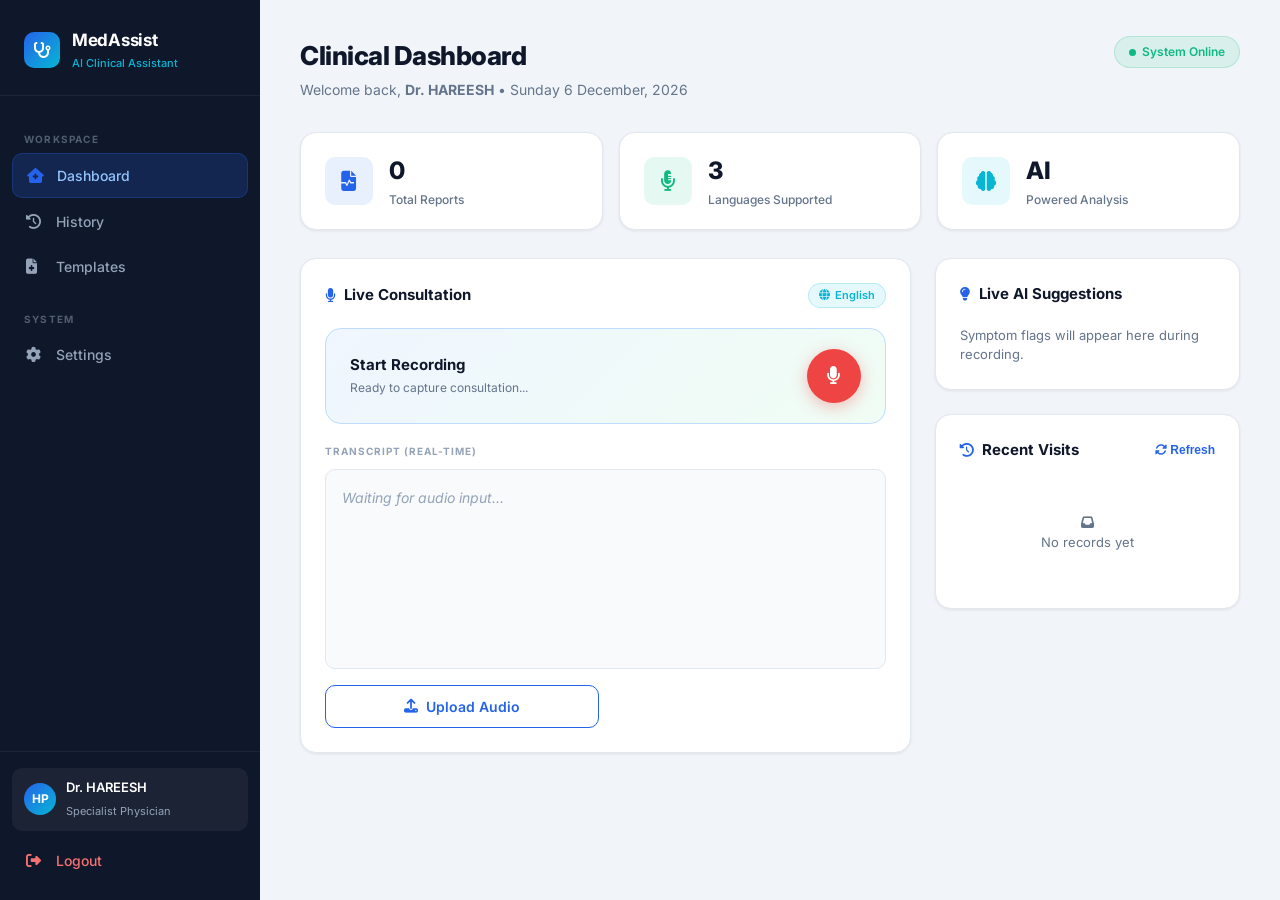
==== commit 14d39711: "chnage" ====
--- a/frontend/index.html
+++ b/frontend/index.html
@@ -17,7 +17,7 @@
             <div class="sidebar-logo"><i class="fa-solid fa-stethoscope"></i></div>
             <div>
                 <h2>MedAssist</h2>
-                <span>AI Clinical Suite</span>
+                <span>AI Clinical Assistant</span>
             </div>
         </div>
 
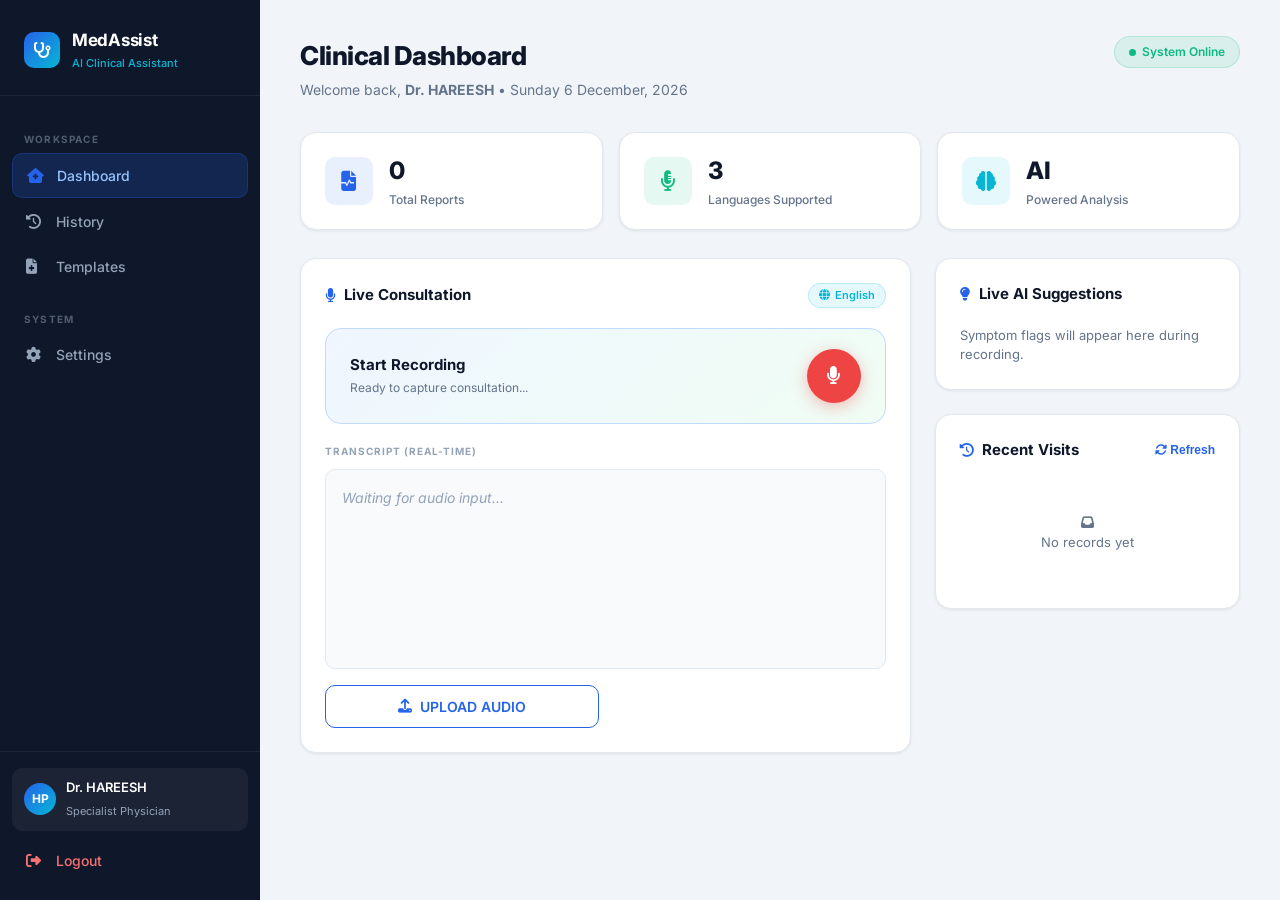
==== commit bf7c303f: "changes" ====
--- a/frontend/index.html
+++ b/frontend/index.html
@@ -127,7 +127,7 @@
                         </button>
                         <input type="file" id="audioUpload" accept="audio/*" style="display:none;">
                         <button id="uploadTriggerBtn" class="btn-outline" onclick="document.getElementById('audioUpload').click()">
-                            <i class="fa-solid fa-upload"></i> Upload Audio
+                            <i class="fa-solid fa-upload"></i> UPLOAD AUDIO
                         </button>
                     </div>
                 </div>
